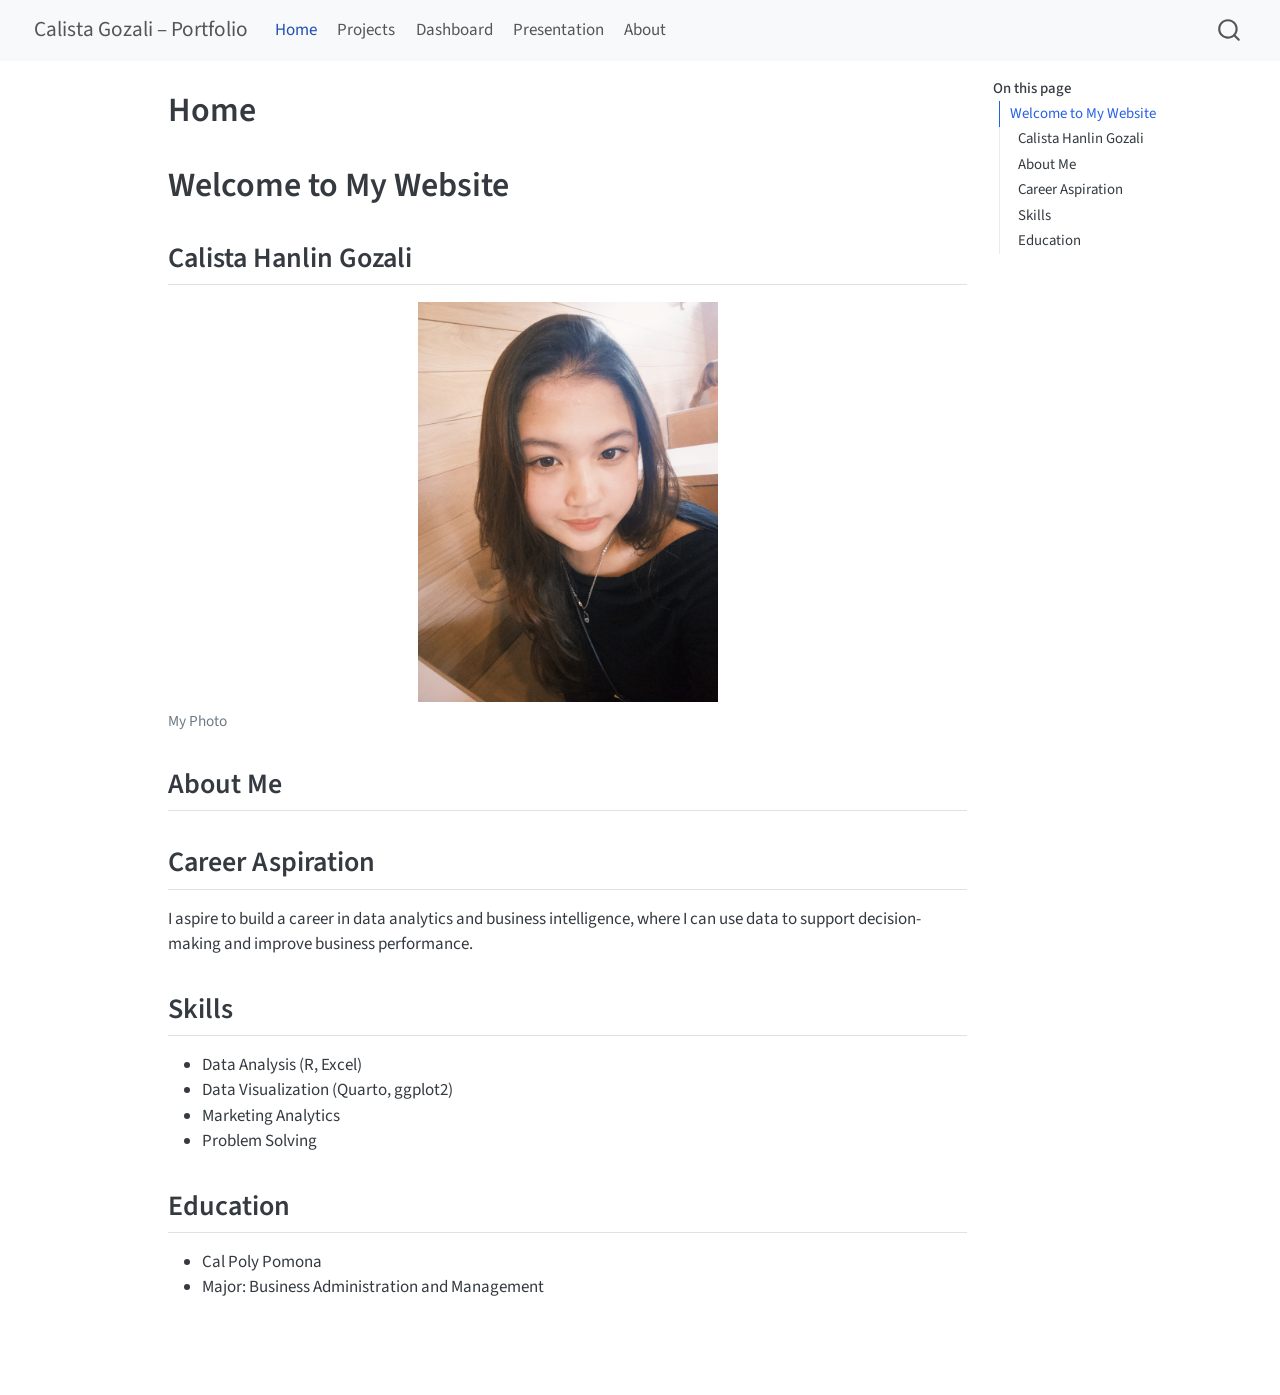
==== index.html @ 91d983e0 "Add files via upload" ====
<!DOCTYPE html>
<html xmlns="http://www.w3.org/1999/xhtml" lang="en" xml:lang="en"><head>

<meta charset="utf-8">
<meta name="generator" content="quarto-1.8.25">

<meta name="viewport" content="width=device-width, initial-scale=1.0, user-scalable=yes">


<title>Home – Calista Gozali – Portfolio</title>
<style>
code{white-space: pre-wrap;}
span.smallcaps{font-variant: small-caps;}
div.columns{display: flex; gap: min(4vw, 1.5em);}
div.column{flex: auto; overflow-x: auto;}
div.hanging-indent{margin-left: 1.5em; text-indent: -1.5em;}
ul.task-list{list-style: none;}
ul.task-list li input[type="checkbox"] {
  width: 0.8em;
  margin: 0 0.8em 0.2em -1em; /* quarto-specific, see https://github.com/quarto-dev/quarto-cli/issues/4556 */ 
  vertical-align: middle;
}
</style>


<script src="site_libs/quarto-nav/quarto-nav.js"></script>
<script src="site_libs/quarto-nav/headroom.min.js"></script>
<script src="site_libs/clipboard/clipboard.min.js"></script>
<script src="site_libs/quarto-search/autocomplete.umd.js"></script>
<script src="site_libs/quarto-search/fuse.min.js"></script>
<script src="site_libs/quarto-search/quarto-search.js"></script>
<meta name="quarto:offset" content="./">
<script src="site_libs/quarto-html/quarto.js" type="module"></script>
<script src="site_libs/quarto-html/tabsets/tabsets.js" type="module"></script>
<script src="site_libs/quarto-html/axe/axe-check.js" type="module"></script>
<script src="site_libs/quarto-html/popper.min.js"></script>
<script src="site_libs/quarto-html/tippy.umd.min.js"></script>
<script src="site_libs/quarto-html/anchor.min.js"></script>
<link href="site_libs/quarto-html/tippy.css" rel="stylesheet">
<link href="site_libs/quarto-html/quarto-syntax-highlighting-7b89279ff1a6dce999919e0e67d4d9ec.css" rel="stylesheet" id="quarto-text-highlighting-styles">
<script src="site_libs/bootstrap/bootstrap.min.js"></script>
<link href="site_libs/bootstrap/bootstrap-icons.css" rel="stylesheet">
<link href="site_libs/bootstrap/bootstrap-5b4ad623e5705c0698d39aec6f10cf02.min.css" rel="stylesheet" append-hash="true" id="quarto-bootstrap" data-mode="light">
<script id="quarto-search-options" type="application/json">{
  "location": "navbar",
  "copy-button": false,
  "collapse-after": 3,
  "panel-placement": "end",
  "type": "overlay",
  "limit": 50,
  "keyboard-shortcut": [
    "f",
    "/",
    "s"
  ],
  "show-item-context": false,
  "language": {
    "search-no-results-text": "No results",
    "search-matching-documents-text": "matching documents",
    "search-copy-link-title": "Copy link to search",
    "search-hide-matches-text": "Hide additional matches",
    "search-more-match-text": "more match in this document",
    "search-more-matches-text": "more matches in this document",
    "search-clear-button-title": "Clear",
    "search-text-placeholder": "",
    "search-detached-cancel-button-title": "Cancel",
    "search-submit-button-title": "Submit",
    "search-label": "Search"
  }
}</script>


</head>

<body class="nav-fixed quarto-light">

<div id="quarto-search-results"></div>
  <header id="quarto-header" class="headroom fixed-top">
    <nav class="navbar navbar-expand-lg " data-bs-theme="dark">
      <div class="navbar-container container-fluid">
      <div class="navbar-brand-container mx-auto">
    <a href="./index.html" class="navbar-brand navbar-brand-logo">
    </a>
    <a class="navbar-brand" href="./index.html">
    <span class="navbar-title">Calista Gozali – Portfolio</span>
    </a>
  </div>
            <div id="quarto-search" class="" title="Search"></div>
          <button class="navbar-toggler" type="button" data-bs-toggle="collapse" data-bs-target="#navbarCollapse" aria-controls="navbarCollapse" role="menu" aria-expanded="false" aria-label="Toggle navigation" onclick="if (window.quartoToggleHeadroom) { window.quartoToggleHeadroom(); }">
  <span class="navbar-toggler-icon"></span>
</button>
          <div class="collapse navbar-collapse" id="navbarCollapse">
            <ul class="navbar-nav navbar-nav-scroll me-auto">
  <li class="nav-item">
    <a class="nav-link active" href="./index.html" aria-current="page"> 
<span class="menu-text">Home</span></a>
  </li>  
  <li class="nav-item">
    <a class="nav-link" href="./projects.html"> 
<span class="menu-text">Projects</span></a>
  </li>  
  <li class="nav-item">
    <a class="nav-link" href="./Dashboard.html"> 
<span class="menu-text">Dashboard</span></a>
  </li>  
  <li class="nav-item">
    <a class="nav-link" href="./presentation.html"> 
<span class="menu-text">Presentation</span></a>
  </li>  
  <li class="nav-item">
    <a class="nav-link" href="./about.html"> 
<span class="menu-text">About</span></a>
  </li>  
</ul>
          </div> <!-- /navcollapse -->
            <div class="quarto-navbar-tools">
</div>
      </div> <!-- /container-fluid -->
    </nav>
</header>
<!-- content -->
<div id="quarto-content" class="quarto-container page-columns page-rows-contents page-layout-article page-navbar">
<!-- sidebar -->
<!-- margin-sidebar -->
    <div id="quarto-margin-sidebar" class="sidebar margin-sidebar">
        <nav id="TOC" role="doc-toc" class="toc-active">
    <h2 id="toc-title">On this page</h2>
   
  <ul>
  <li><a href="#welcome-to-my-website" id="toc-welcome-to-my-website" class="nav-link active" data-scroll-target="#welcome-to-my-website">Welcome to My Website</a>
  <ul class="collapse">
  <li><a href="#calista-hanlin-gozali" id="toc-calista-hanlin-gozali" class="nav-link" data-scroll-target="#calista-hanlin-gozali">Calista Hanlin Gozali</a></li>
  <li><a href="#about-me" id="toc-about-me" class="nav-link" data-scroll-target="#about-me">About Me</a></li>
  <li><a href="#career-aspiration" id="toc-career-aspiration" class="nav-link" data-scroll-target="#career-aspiration">Career Aspiration</a></li>
  <li><a href="#skills" id="toc-skills" class="nav-link" data-scroll-target="#skills">Skills</a></li>
  <li><a href="#education" id="toc-education" class="nav-link" data-scroll-target="#education">Education</a></li>
  </ul></li>
  </ul>
</nav>
    </div>
<!-- main -->
<main class="content" id="quarto-document-content">

<header id="title-block-header" class="quarto-title-block default">
<div class="quarto-title">
<h1 class="title">Home</h1>
</div>



<div class="quarto-title-meta">

    
  
    
  </div>
  


</header>


<section id="welcome-to-my-website" class="level1">
<h1>Welcome to My Website</h1>
<section id="calista-hanlin-gozali" class="level2">
<h2 class="anchored" data-anchor-id="calista-hanlin-gozali">Calista Hanlin Gozali</h2>
<div class="quarto-figure quarto-figure-center">
<figure class="figure">
<p><img src="profile.jpeg" class="img-fluid figure-img" width="300"></p>
<figcaption>My Photo</figcaption>
</figure>
</div>
</section>
<section id="about-me" class="level2">
<h2 class="anchored" data-anchor-id="about-me">About Me</h2>
</section>
<section id="career-aspiration" class="level2">
<h2 class="anchored" data-anchor-id="career-aspiration">Career Aspiration</h2>
<p>I aspire to build a career in data analytics and business intelligence, where I can use data to support decision-making and improve business performance.</p>
</section>
<section id="skills" class="level2">
<h2 class="anchored" data-anchor-id="skills">Skills</h2>
<ul>
<li>Data Analysis (R, Excel)</li>
<li>Data Visualization (Quarto, ggplot2)</li>
<li>Marketing Analytics</li>
<li>Problem Solving</li>
</ul>
</section>
<section id="education" class="level2">
<h2 class="anchored" data-anchor-id="education">Education</h2>
<ul>
<li>Cal Poly Pomona</li>
<li>Major: Business Administration and Management</li>
</ul>


</section>
</section>

</main> <!-- /main -->
<script id="quarto-html-after-body" type="application/javascript">
  window.document.addEventListener("DOMContentLoaded", function (event) {
    const icon = "";
    const anchorJS = new window.AnchorJS();
    anchorJS.options = {
      placement: 'right',
      icon: icon
    };
    anchorJS.add('.anchored');
    const isCodeAnnotation = (el) => {
      for (const clz of el.classList) {
        if (clz.startsWith('code-annotation-')) {                     
          return true;
        }
      }
      return false;
    }
    const onCopySuccess = function(e) {
      // button target
      const button = e.trigger;
      // don't keep focus
      button.blur();
      // flash "checked"
      button.classList.add('code-copy-button-checked');
      var currentTitle = button.getAttribute("title");
      button.setAttribute("title", "Copied!");
      let tooltip;
      if (window.bootstrap) {
        button.setAttribute("data-bs-toggle", "tooltip");
        button.setAttribute("data-bs-placement", "left");
        button.setAttribute("data-bs-title", "Copied!");
        tooltip = new bootstrap.Tooltip(button, 
          { trigger: "manual", 
            customClass: "code-copy-button-tooltip",
            offset: [0, -8]});
        tooltip.show();    
      }
      setTimeout(function() {
        if (tooltip) {
          tooltip.hide();
          button.removeAttribute("data-bs-title");
          button.removeAttribute("data-bs-toggle");
          button.removeAttribute("data-bs-placement");
        }
        button.setAttribute("title", currentTitle);
        button.classList.remove('code-copy-button-checked');
      }, 1000);
      // clear code selection
      e.clearSelection();
    }
    const getTextToCopy = function(trigger) {
      const outerScaffold = trigger.parentElement.cloneNode(true);
      const codeEl = outerScaffold.querySelector('code');
      for (const childEl of codeEl.children) {
        if (isCodeAnnotation(childEl)) {
          childEl.remove();
        }
      }
      return codeEl.innerText;
    }
    const clipboard = new window.ClipboardJS('.code-copy-button:not([data-in-quarto-modal])', {
      text: getTextToCopy
    });
    clipboard.on('success', onCopySuccess);
    if (window.document.getElementById('quarto-embedded-source-code-modal')) {
      const clipboardModal = new window.ClipboardJS('.code-copy-button[data-in-quarto-modal]', {
        text: getTextToCopy,
        container: window.document.getElementById('quarto-embedded-source-code-modal')
      });
      clipboardModal.on('success', onCopySuccess);
    }
      var localhostRegex = new RegExp(/^(?:http|https):\/\/localhost\:?[0-9]*\//);
      var mailtoRegex = new RegExp(/^mailto:/);
        var filterRegex = new RegExp('/' + window.location.host + '/');
      var isInternal = (href) => {
          return filterRegex.test(href) || localhostRegex.test(href) || mailtoRegex.test(href);
      }
      // Inspect non-navigation links and adorn them if external
     var links = window.document.querySelectorAll('a[href]:not(.nav-link):not(.navbar-brand):not(.toc-action):not(.sidebar-link):not(.sidebar-item-toggle):not(.pagination-link):not(.no-external):not([aria-hidden]):not(.dropdown-item):not(.quarto-navigation-tool):not(.about-link)');
      for (var i=0; i<links.length; i++) {
        const link = links[i];
        if (!isInternal(link.href)) {
          // undo the damage that might have been done by quarto-nav.js in the case of
          // links that we want to consider external
          if (link.dataset.originalHref !== undefined) {
            link.href = link.dataset.originalHref;
          }
        }
      }
    function tippyHover(el, contentFn, onTriggerFn, onUntriggerFn) {
      const config = {
        allowHTML: true,
        maxWidth: 500,
        delay: 100,
        arrow: false,
        appendTo: function(el) {
            return el.parentElement;
        },
        interactive: true,
        interactiveBorder: 10,
        theme: 'quarto',
        placement: 'bottom-start',
      };
      if (contentFn) {
        config.content = contentFn;
      }
      if (onTriggerFn) {
        config.onTrigger = onTriggerFn;
      }
      if (onUntriggerFn) {
        config.onUntrigger = onUntriggerFn;
      }
      window.tippy(el, config); 
    }
    const noterefs = window.document.querySelectorAll('a[role="doc-noteref"]');
    for (var i=0; i<noterefs.length; i++) {
      const ref = noterefs[i];
      tippyHover(ref, function() {
        // use id or data attribute instead here
        let href = ref.getAttribute('data-footnote-href') || ref.getAttribute('href');
        try { href = new URL(href).hash; } catch {}
        const id = href.replace(/^#\/?/, "");
        const note = window.document.getElementById(id);
        if (note) {
          return note.innerHTML;
        } else {
          return "";
        }
      });
    }
    const xrefs = window.document.querySelectorAll('a.quarto-xref');
    const processXRef = (id, note) => {
      // Strip column container classes
      const stripColumnClz = (el) => {
        el.classList.remove("page-full", "page-columns");
        if (el.children) {
          for (const child of el.children) {
            stripColumnClz(child);
          }
        }
      }
      stripColumnClz(note)
      if (id === null || id.startsWith('sec-')) {
        // Special case sections, only their first couple elements
        const container = document.createElement("div");
        if (note.children && note.children.length > 2) {
          container.appendChild(note.children[0].cloneNode(true));
          for (let i = 1; i < note.children.length; i++) {
            const child = note.children[i];
            if (child.tagName === "P" && child.innerText === "") {
              continue;
            } else {
              container.appendChild(child.cloneNode(true));
              break;
            }
          }
          if (window.Quarto?.typesetMath) {
            window.Quarto.typesetMath(container);
          }
          return container.innerHTML
        } else {
          if (window.Quarto?.typesetMath) {
            window.Quarto.typesetMath(note);
          }
          return note.innerHTML;
        }
      } else {
        // Remove any anchor links if they are present
        const anchorLink = note.querySelector('a.anchorjs-link');
        if (anchorLink) {
          anchorLink.remove();
        }
        if (window.Quarto?.typesetMath) {
          window.Quarto.typesetMath(note);
        }
        if (note.classList.contains("callout")) {
          return note.outerHTML;
        } else {
          return note.innerHTML;
        }
      }
    }
    for (var i=0; i<xrefs.length; i++) {
      const xref = xrefs[i];
      tippyHover(xref, undefined, function(instance) {
        instance.disable();
        let url = xref.getAttribute('href');
        let hash = undefined; 
        if (url.startsWith('#')) {
          hash = url;
        } else {
          try { hash = new URL(url).hash; } catch {}
        }
        if (hash) {
          const id = hash.replace(/^#\/?/, "");
          const note = window.document.getElementById(id);
          if (note !== null) {
            try {
              const html = processXRef(id, note.cloneNode(true));
              instance.setContent(html);
            } finally {
              instance.enable();
              instance.show();
            }
          } else {
            // See if we can fetch this
            fetch(url.split('#')[0])
            .then(res => res.text())
            .then(html => {
              const parser = new DOMParser();
              const htmlDoc = parser.parseFromString(html, "text/html");
              const note = htmlDoc.getElementById(id);
              if (note !== null) {
                const html = processXRef(id, note);
                instance.setContent(html);
              } 
            }).finally(() => {
              instance.enable();
              instance.show();
            });
          }
        } else {
          // See if we can fetch a full url (with no hash to target)
          // This is a special case and we should probably do some content thinning / targeting
          fetch(url)
          .then(res => res.text())
          .then(html => {
            const parser = new DOMParser();
            const htmlDoc = parser.parseFromString(html, "text/html");
            const note = htmlDoc.querySelector('main.content');
            if (note !== null) {
              // This should only happen for chapter cross references
              // (since there is no id in the URL)
              // remove the first header
              if (note.children.length > 0 && note.children[0].tagName === "HEADER") {
                note.children[0].remove();
              }
              const html = processXRef(null, note);
              instance.setContent(html);
            } 
          }).finally(() => {
            instance.enable();
            instance.show();
          });
        }
      }, function(instance) {
      });
    }
        let selectedAnnoteEl;
        const selectorForAnnotation = ( cell, annotation) => {
          let cellAttr = 'data-code-cell="' + cell + '"';
          let lineAttr = 'data-code-annotation="' +  annotation + '"';
          const selector = 'span[' + cellAttr + '][' + lineAttr + ']';
          return selector;
        }
        const selectCodeLines = (annoteEl) => {
          const doc = window.document;
          const targetCell = annoteEl.getAttribute("data-target-cell");
          const targetAnnotation = annoteEl.getAttribute("data-target-annotation");
          const annoteSpan = window.document.querySelector(selectorForAnnotation(targetCell, targetAnnotation));
          const lines = annoteSpan.getAttribute("data-code-lines").split(",");
          const lineIds = lines.map((line) => {
            return targetCell + "-" + line;
          })
          let top = null;
          let height = null;
          let parent = null;
          if (lineIds.length > 0) {
              //compute the position of the single el (top and bottom and make a div)
              const el = window.document.getElementById(lineIds[0]);
              top = el.offsetTop;
              height = el.offsetHeight;
              parent = el.parentElement.parentElement;
            if (lineIds.length > 1) {
              const lastEl = window.document.getElementById(lineIds[lineIds.length - 1]);
              const bottom = lastEl.offsetTop + lastEl.offsetHeight;
              height = bottom - top;
            }
            if (top !== null && height !== null && parent !== null) {
              // cook up a div (if necessary) and position it 
              let div = window.document.getElementById("code-annotation-line-highlight");
              if (div === null) {
                div = window.document.createElement("div");
                div.setAttribute("id", "code-annotation-line-highlight");
                div.style.position = 'absolute';
                parent.appendChild(div);
              }
              div.style.top = top - 2 + "px";
              div.style.height = height + 4 + "px";
              div.style.left = 0;
              let gutterDiv = window.document.getElementById("code-annotation-line-highlight-gutter");
              if (gutterDiv === null) {
                gutterDiv = window.document.createElement("div");
                gutterDiv.setAttribute("id", "code-annotation-line-highlight-gutter");
                gutterDiv.style.position = 'absolute';
                const codeCell = window.document.getElementById(targetCell);
                const gutter = codeCell.querySelector('.code-annotation-gutter');
                gutter.appendChild(gutterDiv);
              }
              gutterDiv.style.top = top - 2 + "px";
              gutterDiv.style.height = height + 4 + "px";
            }
            selectedAnnoteEl = annoteEl;
          }
        };
        const unselectCodeLines = () => {
          const elementsIds = ["code-annotation-line-highlight", "code-annotation-line-highlight-gutter"];
          elementsIds.forEach((elId) => {
            const div = window.document.getElementById(elId);
            if (div) {
              div.remove();
            }
          });
          selectedAnnoteEl = undefined;
        };
          // Handle positioning of the toggle
      window.addEventListener(
        "resize",
        throttle(() => {
          elRect = undefined;
          if (selectedAnnoteEl) {
            selectCodeLines(selectedAnnoteEl);
          }
        }, 10)
      );
      function throttle(fn, ms) {
      let throttle = false;
      let timer;
        return (...args) => {
          if(!throttle) { // first call gets through
              fn.apply(this, args);
              throttle = true;
          } else { // all the others get throttled
              if(timer) clearTimeout(timer); // cancel #2
              timer = setTimeout(() => {
                fn.apply(this, args);
                timer = throttle = false;
              }, ms);
          }
        };
      }
        // Attach click handler to the DT
        const annoteDls = window.document.querySelectorAll('dt[data-target-cell]');
        for (const annoteDlNode of annoteDls) {
          annoteDlNode.addEventListener('click', (event) => {
            const clickedEl = event.target;
            if (clickedEl !== selectedAnnoteEl) {
              unselectCodeLines();
              const activeEl = window.document.querySelector('dt[data-target-cell].code-annotation-active');
              if (activeEl) {
                activeEl.classList.remove('code-annotation-active');
              }
              selectCodeLines(clickedEl);
              clickedEl.classList.add('code-annotation-active');
            } else {
              // Unselect the line
              unselectCodeLines();
              clickedEl.classList.remove('code-annotation-active');
            }
          });
        }
    const findCites = (el) => {
      const parentEl = el.parentElement;
      if (parentEl) {
        const cites = parentEl.dataset.cites;
        if (cites) {
          return {
            el,
            cites: cites.split(' ')
          };
        } else {
          return findCites(el.parentElement)
        }
      } else {
        return undefined;
      }
    };
    var bibliorefs = window.document.querySelectorAll('a[role="doc-biblioref"]');
    for (var i=0; i<bibliorefs.length; i++) {
      const ref = bibliorefs[i];
      const citeInfo = findCites(ref);
      if (citeInfo) {
        tippyHover(citeInfo.el, function() {
          var popup = window.document.createElement('div');
          citeInfo.cites.forEach(function(cite) {
            var citeDiv = window.document.createElement('div');
            citeDiv.classList.add('hanging-indent');
            citeDiv.classList.add('csl-entry');
            var biblioDiv = window.document.getElementById('ref-' + cite);
            if (biblioDiv) {
              citeDiv.innerHTML = biblioDiv.innerHTML;
            }
            popup.appendChild(citeDiv);
          });
          return popup.innerHTML;
        });
      }
    }
  });
  </script>
</div> <!-- /content -->




</body></html>
---- site_libs/quarto-html/tippy.css ----
.tippy-box[data-animation=fade][data-state=hidden]{opacity:0}[data-tippy-root]{max-width:calc(100vw - 10px)}.tippy-box{position:relative;background-color:#333;color:#fff;border-radius:4px;font-size:14px;line-height:1.4;white-space:normal;outline:0;transition-property:transform,visibility,opacity}.tippy-box[data-placement^=top]>.tippy-arrow{bottom:0}.tippy-box[data-placement^=top]>.tippy-arrow:before{bottom:-7px;left:0;border-width:8px 8px 0;border-top-color:initial;transform-origin:center top}.tippy-box[data-placement^=bottom]>.tippy-arrow{top:0}.tippy-box[data-placement^=bottom]>.tippy-arrow:before{top:-7px;left:0;border-width:0 8px 8px;border-bottom-color:initial;transform-origin:center bottom}.tippy-box[data-placement^=left]>.tippy-arrow{right:0}.tippy-box[data-placement^=left]>.tippy-arrow:before{border-width:8px 0 8px 8px;border-left-color:initial;right:-7px;transform-origin:center left}.tippy-box[data-placement^=right]>.tippy-arrow{left:0}.tippy-box[data-placement^=right]>.tippy-arrow:before{left:-7px;border-width:8px 8px 8px 0;border-right-color:initial;transform-origin:center right}.tippy-box[data-inertia][data-state=visible]{transition-timing-function:cubic-bezier(.54,1.5,.38,1.11)}.tippy-arrow{width:16px;height:16px;color:#333}.tippy-arrow:before{content:"";position:absolute;border-color:transparent;border-style:solid}.tippy-content{position:relative;padding:5px 9px;z-index:1}
---- site_libs/quarto-html/quarto-syntax-highlighting-7b89279ff1a6dce999919e0e67d4d9ec.css ----
/* quarto syntax highlight colors */
:root {
  --quarto-hl-ot-color: #003B4F;
  --quarto-hl-at-color: #657422;
  --quarto-hl-ss-color: #20794D;
  --quarto-hl-an-color: #5E5E5E;
  --quarto-hl-fu-color: #4758AB;
  --quarto-hl-st-color: #20794D;
  --quarto-hl-cf-color: #003B4F;
  --quarto-hl-op-color: #5E5E5E;
  --quarto-hl-er-color: #AD0000;
  --quarto-hl-bn-color: #AD0000;
  --quarto-hl-al-color: #AD0000;
  --quarto-hl-va-color: #111111;
  --quarto-hl-bu-color: inherit;
  --quarto-hl-ex-color: inherit;
  --quarto-hl-pp-color: #AD0000;
  --quarto-hl-in-color: #5E5E5E;
  --quarto-hl-vs-color: #20794D;
  --quarto-hl-wa-color: #5E5E5E;
  --quarto-hl-do-color: #5E5E5E;
  --quarto-hl-im-color: #00769E;
  --quarto-hl-ch-color: #20794D;
  --quarto-hl-dt-color: #AD0000;
  --quarto-hl-fl-color: #AD0000;
  --quarto-hl-co-color: #5E5E5E;
  --quarto-hl-cv-color: #5E5E5E;
  --quarto-hl-cn-color: #8f5902;
  --quarto-hl-sc-color: #5E5E5E;
  --quarto-hl-dv-color: #AD0000;
  --quarto-hl-kw-color: #003B4F;
}

/* other quarto variables */
:root {
  --quarto-font-monospace: SFMono-Regular, Menlo, Monaco, Consolas, "Liberation Mono", "Courier New", monospace;
}

/* syntax highlight based on Pandoc's rules */
pre > code.sourceCode > span {
  color: #003B4F;
}

code.sourceCode > span {
  color: #003B4F;
}

div.sourceCode,
div.sourceCode pre.sourceCode {
  color: #003B4F;
}

/* Normal */
code span {
  color: #003B4F;
}

/* Alert */
code span.al {
  color: #AD0000;
  font-style: inherit;
}

/* Annotation */
code span.an {
  color: #5E5E5E;
  font-style: inherit;
}

/* Attribute */
code span.at {
  color: #657422;
  font-style: inherit;
}

/* BaseN */
code span.bn {
  color: #AD0000;
  font-style: inherit;
}

/* BuiltIn */
code span.bu {
  font-style: inherit;
}

/* ControlFlow */
code span.cf {
  color: #003B4F;
  font-weight: bold;
  font-style: inherit;
}

/* Char */
code span.ch {
  color: #20794D;
  font-style: inherit;
}

/* Constant */
code span.cn {
  color: #8f5902;
  font-style: inherit;
}

/* Comment */
code span.co {
  color: #5E5E5E;
  font-style: inherit;
}

/* CommentVar */
code span.cv {
  color: #5E5E5E;
  font-style: italic;
}

/* Documentation */
code span.do {
  color: #5E5E5E;
  font-style: italic;
}

/* DataType */
code span.dt {
  color: #AD0000;
  font-style: inherit;
}

/* DecVal */
code span.dv {
  color: #AD0000;
  font-style: inherit;
}

/* Error */
code span.er {
  color: #AD0000;
  font-style: inherit;
}

/* Extension */
code span.ex {
  font-style: inherit;
}

/* Float */
code span.fl {
  color: #AD0000;
  font-style: inherit;
}

/* Function */
code span.fu {
  color: #4758AB;
  font-style: inherit;
}

/* Import */
code span.im {
  color: #00769E;
  font-style: inherit;
}

/* Information */
code span.in {
  color: #5E5E5E;
  font-style: inherit;
}

/* Keyword */
code span.kw {
  color: #003B4F;
  font-weight: bold;
  font-style: inherit;
}

/* Operator */
code span.op {
  color: #5E5E5E;
  font-style: inherit;
}

/* Other */
code span.ot {
  color: #003B4F;
  font-style: inherit;
}

/* Preprocessor */
code span.pp {
  color: #AD0000;
  font-style: inherit;
}

/* SpecialChar */
code span.sc {
  color: #5E5E5E;
  font-style: inherit;
}

/* SpecialString */
code span.ss {
  color: #20794D;
  font-style: inherit;
}

/* String */
code span.st {
  color: #20794D;
  font-style: inherit;
}

/* Variable */
code span.va {
  color: #111111;
  font-style: inherit;
}

/* VerbatimString */
code span.vs {
  color: #20794D;
  font-style: inherit;
}

/* Warning */
code span.wa {
  color: #5E5E5E;
  font-style: italic;
}

.prevent-inlining {
  content: "</";
}

/*# sourceMappingURL=3944bc705cfaf4c80e56f77c5205168a.css.map */
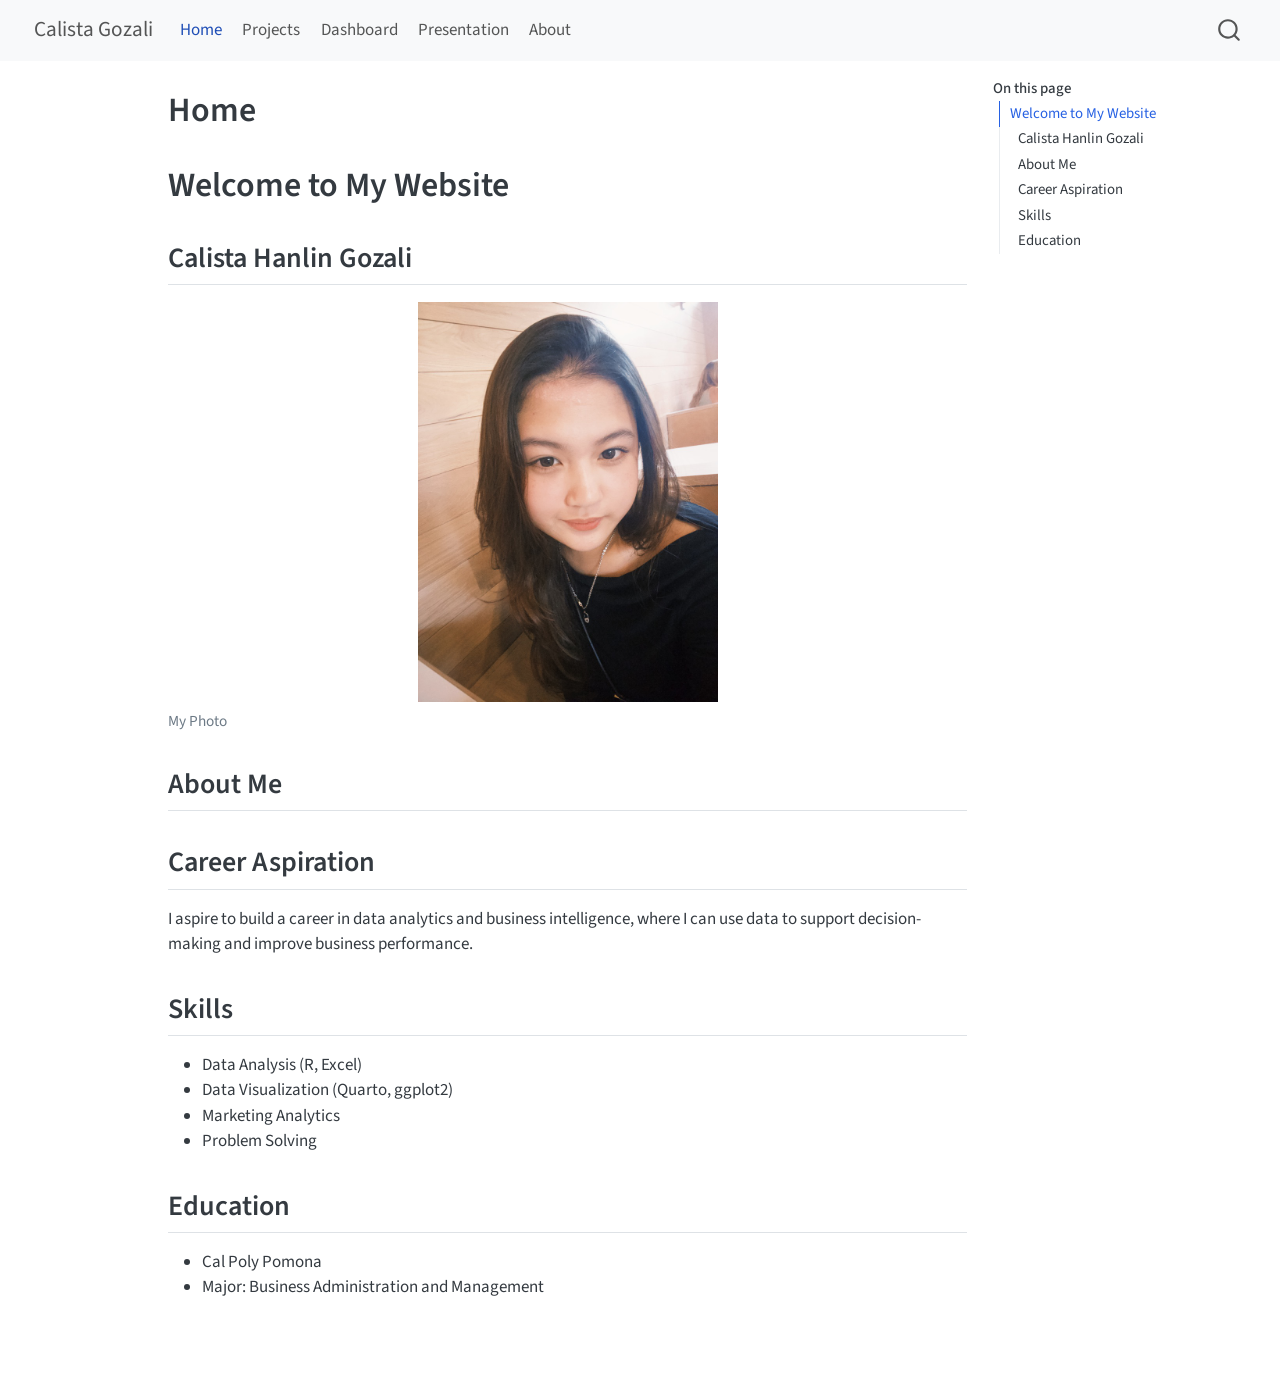
==== commit a0a0a3b7: "Add files via upload" ====
--- a/index.html
+++ b/index.html
@@ -7,7 +7,7 @@
 <meta name="viewport" content="width=device-width, initial-scale=1.0, user-scalable=yes">
 
 
-<title>Home – Calista Gozali – Portfolio</title>
+<title>Home – Calista Gozali</title>
 <style>
 code{white-space: pre-wrap;}
 span.smallcaps{font-variant: small-caps;}
@@ -82,7 +82,7 @@
     <a href="./index.html" class="navbar-brand navbar-brand-logo">
     </a>
     <a class="navbar-brand" href="./index.html">
-    <span class="navbar-title">Calista Gozali – Portfolio</span>
+    <span class="navbar-title">Calista Gozali</span>
     </a>
   </div>
             <div id="quarto-search" class="" title="Search"></div>
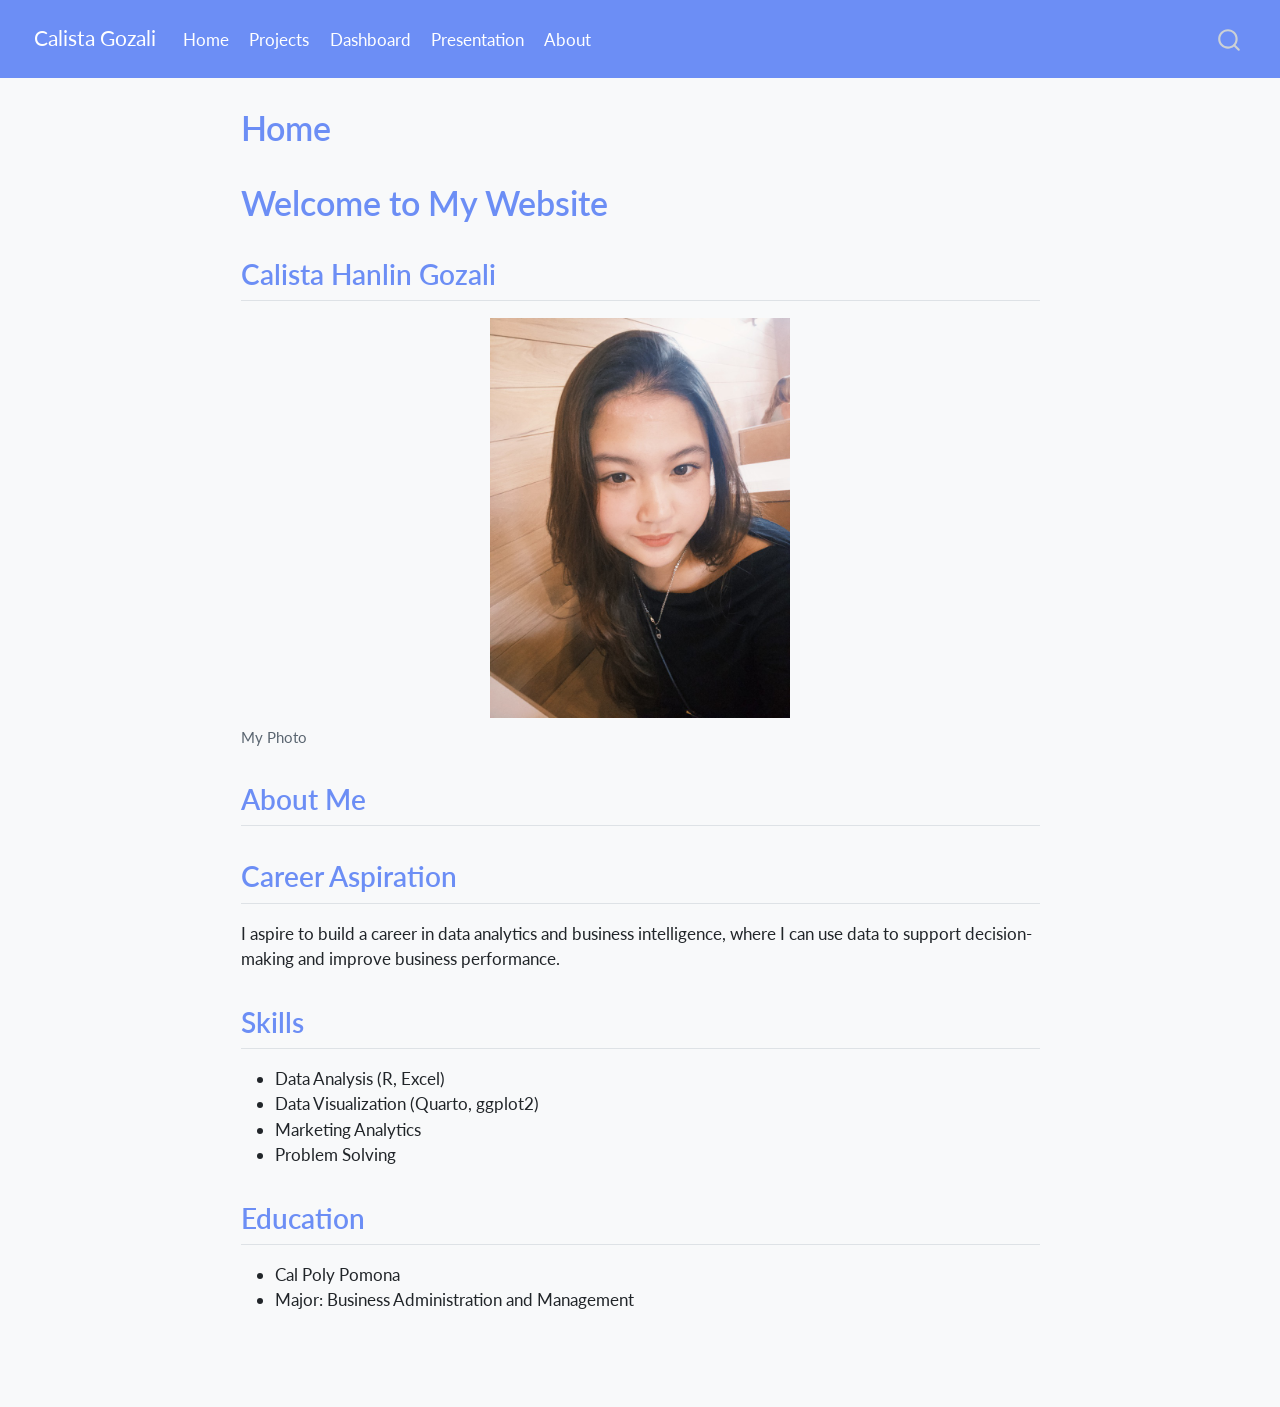
==== commit 630b918d: "Add files via upload" ====
--- a/index.html
+++ b/index.html
@@ -40,7 +40,7 @@
 <link href="site_libs/quarto-html/quarto-syntax-highlighting-7b89279ff1a6dce999919e0e67d4d9ec.css" rel="stylesheet" id="quarto-text-highlighting-styles">
 <script src="site_libs/bootstrap/bootstrap.min.js"></script>
 <link href="site_libs/bootstrap/bootstrap-icons.css" rel="stylesheet">
-<link href="site_libs/bootstrap/bootstrap-5b4ad623e5705c0698d39aec6f10cf02.min.css" rel="stylesheet" append-hash="true" id="quarto-bootstrap" data-mode="light">
+<link href="site_libs/bootstrap/bootstrap-f93c2b1f3f0577f377aefa4848a86a36.min.css" rel="stylesheet" append-hash="true" id="quarto-bootstrap" data-mode="light">
 <script id="quarto-search-options" type="application/json">{
   "location": "navbar",
   "copy-button": false,
@@ -70,9 +70,10 @@
 }</script>
 
 
+<link rel="stylesheet" href="styles.css">
 </head>
 
-<body class="nav-fixed quarto-light">
+<body class="nav-fixed fullcontent quarto-light">
 
 <div id="quarto-search-results"></div>
   <header id="quarto-header" class="headroom fixed-top">
@@ -122,22 +123,7 @@
 <div id="quarto-content" class="quarto-container page-columns page-rows-contents page-layout-article page-navbar">
 <!-- sidebar -->
 <!-- margin-sidebar -->
-    <div id="quarto-margin-sidebar" class="sidebar margin-sidebar">
-        <nav id="TOC" role="doc-toc" class="toc-active">
-    <h2 id="toc-title">On this page</h2>
-   
-  <ul>
-  <li><a href="#welcome-to-my-website" id="toc-welcome-to-my-website" class="nav-link active" data-scroll-target="#welcome-to-my-website">Welcome to My Website</a>
-  <ul class="collapse">
-  <li><a href="#calista-hanlin-gozali" id="toc-calista-hanlin-gozali" class="nav-link" data-scroll-target="#calista-hanlin-gozali">Calista Hanlin Gozali</a></li>
-  <li><a href="#about-me" id="toc-about-me" class="nav-link" data-scroll-target="#about-me">About Me</a></li>
-  <li><a href="#career-aspiration" id="toc-career-aspiration" class="nav-link" data-scroll-target="#career-aspiration">Career Aspiration</a></li>
-  <li><a href="#skills" id="toc-skills" class="nav-link" data-scroll-target="#skills">Skills</a></li>
-  <li><a href="#education" id="toc-education" class="nav-link" data-scroll-target="#education">Education</a></li>
-  </ul></li>
-  </ul>
-</nav>
-    </div>
+    
 <!-- main -->
 <main class="content" id="quarto-document-content">
 
--- a/styles.css
+++ b/styles.css
@@ -0,0 +1,19 @@
+body {
+  background-color: #f8f9fa;
+}
+
+h1, h2, h3 {
+  color: #6c8ef5;;
+}
+
+.navbar {
+  background-color: #6c8ef5 !important;
+}
+
+.navbar a {
+  color: white !important;
+}
+
+a {
+  color: #6c8ef5;;
+}
